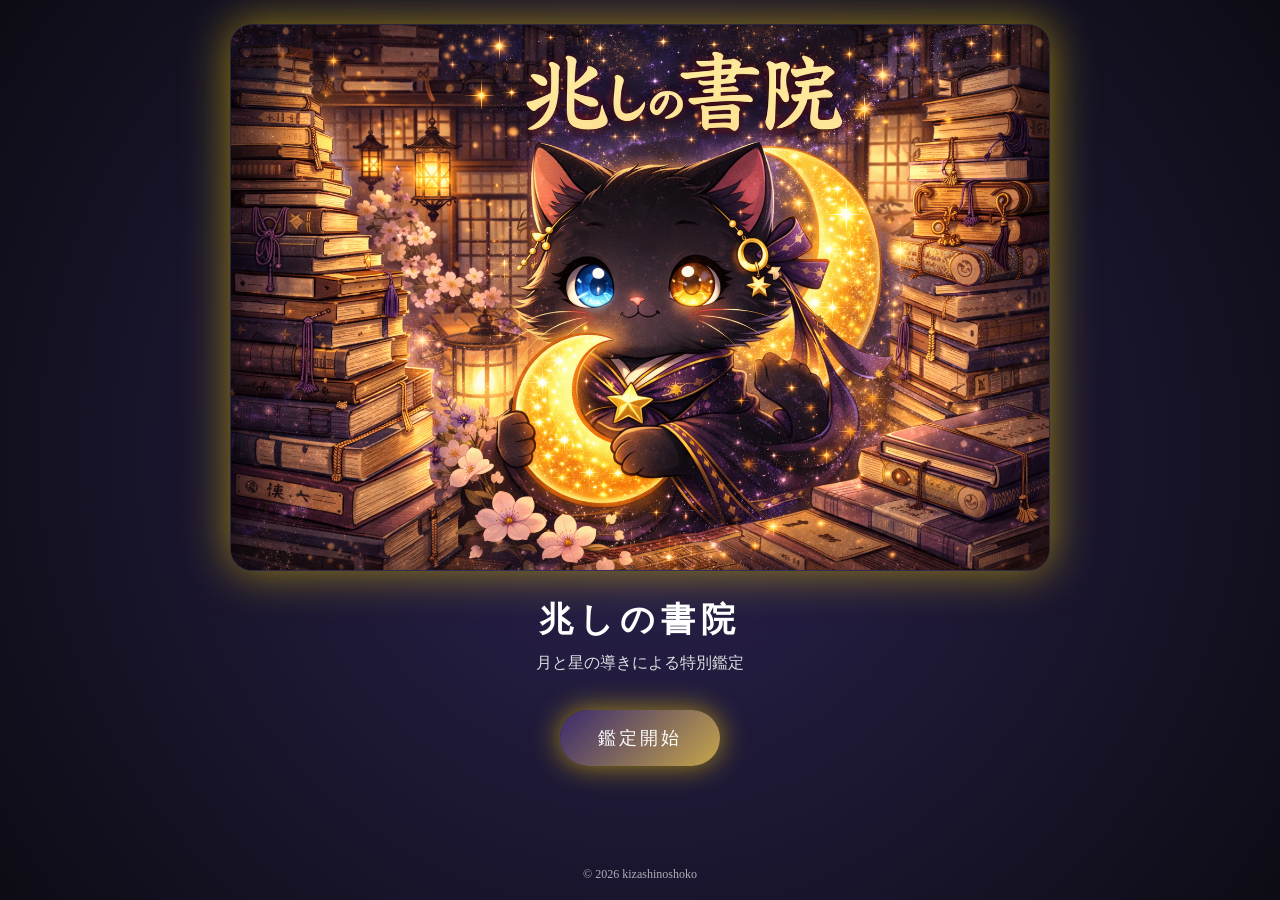
==== index.html @ 06865082 "Add files via upload" ====
<!doctype html>
<html lang="ja">
<head>
<meta charset="utf-8">
<meta name="viewport" content="width=device-width,initial-scale=1">
<title>兆しの書院｜鑑定開始</title>

<style>
:root{
  --bg1:#2b2250;
  --bg2:#0d0c14;
  --gold:#c7a64b;
}
*{box-sizing:border-box;}
html,body{height:100%;}
body{
  margin:0;
  font-family:"Hiragino Mincho ProN","Yu Mincho","Noto Serif JP",serif;
  color:#fff;
  background: radial-gradient(circle at center,var(--bg1),var(--bg2));
  display:flex;
  flex-direction:column;
  align-items:center;
  justify-content:center;
  text-align:center;
}
.container{
  padding:24px 16px 8px;
  max-width:960px;
  width:100%;
}
.hero-img{
  width:min(92%, 820px);
  height:auto;
  border-radius:22px;
  box-shadow:0 0 45px rgba(255,215,0,.55);
  margin-bottom:22px;
  border:1px solid rgba(255,255,255,.08);
}
h1{
  margin:0 0 10px;
  font-size:34px;
  letter-spacing:.18em;
}
.subtitle{
  margin:0 0 36px;
  opacity:.85;
}
.start-button{
  display:inline-block;
  padding:16px 38px;
  background:linear-gradient(135deg,#3a2a6f,var(--gold));
  border-radius:40px;
  color:#fff;
  text-decoration:none;
  font-size:18px;
  letter-spacing:.18em;
  box-shadow:0 0 28px rgba(255,215,0,.6);
  transition:transform .15s ease, box-shadow .15s ease, opacity .15s ease;
}
.start-button:hover{
  transform:translateY(-1px) scale(1.06);
  box-shadow:0 0 40px rgba(255,215,0,.9);
  opacity:.98;
}
footer{
  margin-top:auto;
  padding:20px 12px 18px;
  font-size:12px;
  opacity:.65;
}
</style>
</head>

<body>

<div class="container">

  <!-- ここが画像読み込み：リポジトリ直下の title.png -->
  <img src="title.png" alt="兆しの書院" class="hero-img">

  <h1>兆しの書院</h1>
  <p class="subtitle">月と星の導きによる特別鑑定</p>

  <a href="https://lin.ee/nTbmE2A?openExternalBrowser=1"
     class="start-button"
     target="_blank"
     rel="noopener">
     鑑定開始
  </a>

</div>

<footer>
  © 2026 kizashinoshoko
</footer>

</body>
</html>
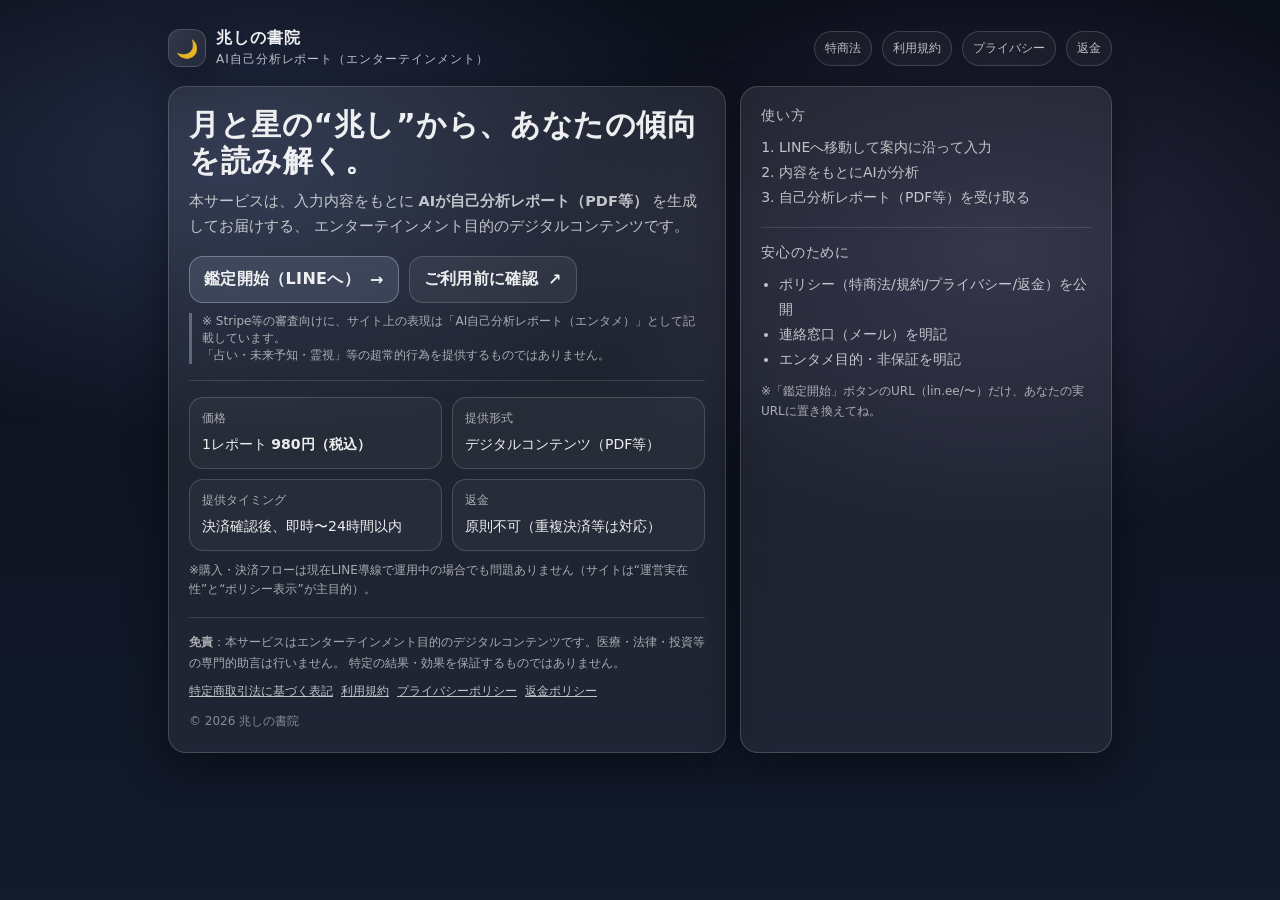
==== commit 71af2c74: "Revamp index.html for AI self-analysis report Updated the HTML structure and styles for the AI self-" ====
--- a/index.html
+++ b/index.html
@@ -1,99 +1,323 @@
 <!doctype html>
 <html lang="ja">
 <head>
-<meta charset="utf-8">
-<meta name="viewport" content="width=device-width,initial-scale=1">
-<title>兆しの書院｜鑑定開始</title>
-
-<style>
-:root{
-  --bg1:#2b2250;
-  --bg2:#0d0c14;
-  --gold:#c7a64b;
-}
-*{box-sizing:border-box;}
-html,body{height:100%;}
-body{
-  margin:0;
-  font-family:"Hiragino Mincho ProN","Yu Mincho","Noto Serif JP",serif;
-  color:#fff;
-  background: radial-gradient(circle at center,var(--bg1),var(--bg2));
-  display:flex;
-  flex-direction:column;
-  align-items:center;
-  justify-content:center;
-  text-align:center;
-}
-.container{
-  padding:24px 16px 8px;
-  max-width:960px;
-  width:100%;
-}
-.hero-img{
-  width:min(92%, 820px);
-  height:auto;
-  border-radius:22px;
-  box-shadow:0 0 45px rgba(255,215,0,.55);
-  margin-bottom:22px;
-  border:1px solid rgba(255,255,255,.08);
-}
-h1{
-  margin:0 0 10px;
-  font-size:34px;
-  letter-spacing:.18em;
-}
-.subtitle{
-  margin:0 0 36px;
-  opacity:.85;
-}
-.start-button{
-  display:inline-block;
-  padding:16px 38px;
-  background:linear-gradient(135deg,#3a2a6f,var(--gold));
-  border-radius:40px;
-  color:#fff;
-  text-decoration:none;
-  font-size:18px;
-  letter-spacing:.18em;
-  box-shadow:0 0 28px rgba(255,215,0,.6);
-  transition:transform .15s ease, box-shadow .15s ease, opacity .15s ease;
-}
-.start-button:hover{
-  transform:translateY(-1px) scale(1.06);
-  box-shadow:0 0 40px rgba(255,215,0,.9);
-  opacity:.98;
-}
-footer{
-  margin-top:auto;
-  padding:20px 12px 18px;
-  font-size:12px;
-  opacity:.65;
-}
-</style>
+  <meta charset="utf-8" />
+  <meta name="viewport" content="width=device-width, initial-scale=1" />
+  <title>兆しの書院｜AI自己分析レポート</title>
+  <meta name="description" content="AIを活用したエンターテインメント目的の自己分析レポート。入力からレポートを生成してお届けします。" />
+  <meta name="robots" content="index,follow" />
+  <style>
+    :root{
+      --bg1:#0b0f1a;
+      --bg2:#121a2b;
+      --card: rgba(255,255,255,.08);
+      --card2: rgba(255,255,255,.06);
+      --line: rgba(255,255,255,.16);
+      --txt: rgba(255,255,255,.92);
+      --muted: rgba(255,255,255,.72);
+      --muted2: rgba(255,255,255,.62);
+      --accent: rgba(200, 220, 255, .95);
+      --shadow: 0 12px 40px rgba(0,0,0,.45);
+      --radius: 18px;
+    }
+    *{box-sizing:border-box}
+    html,body{height:100%}
+    body{
+      margin:0;
+      color:var(--txt);
+      font-family: system-ui,-apple-system,"Segoe UI",Roboto,"Noto Sans JP",sans-serif;
+      background:
+        radial-gradient(900px 480px at 18% 18%, rgba(140,170,255,.18), transparent 58%),
+        radial-gradient(800px 520px at 78% 28%, rgba(200,160,255,.14), transparent 55%),
+        linear-gradient(180deg, var(--bg1), var(--bg2));
+    }
+    a{color:inherit}
+    .wrap{
+      max-width: 980px;
+      margin: 0 auto;
+      padding: 28px 18px 40px;
+    }
+    header{
+      display:flex;
+      justify-content:space-between;
+      align-items:center;
+      gap:12px;
+      margin-bottom:18px;
+    }
+    .brand{
+      display:flex;
+      align-items:center;
+      gap:10px;
+      letter-spacing:.06em;
+    }
+    .badge{
+      width:38px;height:38px;
+      border-radius:12px;
+      border:1px solid var(--line);
+      background: linear-gradient(135deg, rgba(255,255,255,.12), rgba(255,255,255,.04));
+      display:grid;
+      place-items:center;
+      box-shadow: var(--shadow);
+      flex: 0 0 auto;
+    }
+    .badge span{font-size:18px; opacity:.95}
+    .brand .t1{font-weight:760}
+    .brand .t2{font-size:12px; color:var(--muted); margin-top:2px}
+    .toplinks{
+      display:flex;
+      gap:10px;
+      flex-wrap:wrap;
+      justify-content:flex-end;
+    }
+    .pill{
+      font-size:12px;
+      padding:8px 10px;
+      border-radius:999px;
+      border:1px solid var(--line);
+      background: rgba(255,255,255,.04);
+      text-decoration:none;
+      color: var(--muted);
+    }
+    .pill:hover{color:var(--txt); background: rgba(255,255,255,.06)}
+    main{
+      display:grid;
+      grid-template-columns: 1.2fr .8fr;
+      gap: 14px;
+      align-items:stretch;
+      margin-top: 14px;
+    }
+    @media (max-width: 860px){
+      main{grid-template-columns:1fr}
+    }
+    .card{
+      border:1px solid var(--line);
+      border-radius: var(--radius);
+      background: linear-gradient(180deg, var(--card), var(--card2));
+      box-shadow: var(--shadow);
+      padding: 20px;
+      overflow:hidden;
+    }
+    h1{
+      margin:0 0 10px;
+      font-size: 30px;
+      letter-spacing:.02em;
+      line-height:1.2;
+    }
+    .lead{
+      margin:0 0 16px;
+      color: var(--muted);
+      line-height:1.75;
+      font-size: 14.5px;
+    }
+    .ctaRow{
+      display:flex;
+      gap:10px;
+      flex-wrap:wrap;
+      margin-top: 14px;
+    }
+    .btn{
+      border-radius: 14px;
+      border: 1px solid var(--line);
+      padding: 12px 14px;
+      text-decoration:none;
+      display:inline-flex;
+      align-items:center;
+      gap:10px;
+      font-weight:680;
+      letter-spacing:.02em;
+      background: rgba(255,255,255,.06);
+      color: var(--txt);
+    }
+    .btn:hover{background: rgba(255,255,255,.09)}
+    .btn.primary{
+      background: rgba(200,220,255,.12);
+      border-color: rgba(200,220,255,.35);
+    }
+    .btn.primary:hover{background: rgba(200,220,255,.16)}
+    .small{
+      font-size:12px;
+      color: var(--muted2);
+      line-height:1.6;
+      margin-top: 10px;
+    }
+    .grid2{
+      display:grid;
+      grid-template-columns:1fr 1fr;
+      gap:10px;
+      margin-top: 12px;
+    }
+    @media (max-width: 520px){
+      .grid2{grid-template-columns:1fr}
+    }
+    .mini{
+      border:1px solid var(--line);
+      border-radius: 14px;
+      padding: 12px;
+      background: rgba(255,255,255,.04);
+    }
+    .mini .k{font-size:12px; color: var(--muted2); margin-bottom:6px}
+    .mini .v{font-size:14px; color: var(--txt); line-height:1.65}
+    .rightTitle{
+      font-size: 14px;
+      letter-spacing:.06em;
+      color: var(--muted);
+      margin:0 0 10px;
+    }
+    .steps{
+      margin:0;
+      padding-left: 18px;
+      color: var(--muted);
+      line-height:1.8;
+      font-size: 14px;
+    }
+    .hr{
+      height:1px;
+      background: rgba(255,255,255,.12);
+      margin: 16px 0;
+    }
+    footer.legal{
+      margin-top: 18px;
+      padding-top: 14px;
+      border-top: 1px solid rgba(255,255,255,.12);
+      font-size: 12px;
+      color: var(--muted2);
+      line-height: 1.7;
+    }
+    .legal nav{
+      margin-top: 8px;
+      display:flex;
+      gap:8px;
+      flex-wrap:wrap;
+    }
+    .legal nav a{
+      color: var(--muted);
+      text-decoration: underline;
+    }
+    .legal nav a:hover{color:var(--txt)}
+    .copy{margin-top: 10px; opacity:.75}
+    .notice{
+      font-size: 12px;
+      color: var(--muted2);
+      margin-top: 10px;
+      border-left: 3px solid rgba(200,220,255,.35);
+      padding-left: 10px;
+    }
+  </style>
 </head>
 
 <body>
-
-<div class="container">
-
-  <!-- ここが画像読み込み：リポジトリ直下の title.png -->
-  <img src="title.png" alt="兆しの書院" class="hero-img">
-
-  <h1>兆しの書院</h1>
-  <p class="subtitle">月と星の導きによる特別鑑定</p>
-
-  <a href="https://lin.ee/nTbmE2A?openExternalBrowser=1"
-     class="start-button"
-     target="_blank"
-     rel="noopener">
-     鑑定開始
-  </a>
-
-</div>
-
-<footer>
-  © 2026 kizashinoshoko
-</footer>
-
+  <div class="wrap">
+
+    <header>
+      <div class="brand">
+        <div class="badge" aria-hidden="true"><span>🌙</span></div>
+        <div>
+          <div class="t1">兆しの書院</div>
+          <div class="t2">AI自己分析レポート（エンターテインメント）</div>
+        </div>
+      </div>
+
+      <div class="toplinks">
+        <a class="pill" href="./legal/tokusho.html">特商法</a>
+        <a class="pill" href="./legal/terms.html">利用規約</a>
+        <a class="pill" href="./legal/privacy.html">プライバシー</a>
+        <a class="pill" href="./legal/refund.html">返金</a>
+      </div>
+    </header>
+
+    <main>
+      <!-- Left -->
+      <section class="card">
+        <h1>月と星の“兆し”から、あなたの傾向を読み解く。</h1>
+        <p class="lead">
+          本サービスは、入力内容をもとに <b>AIが自己分析レポート（PDF等）</b> を生成してお届けする、
+          エンターテインメント目的のデジタルコンテンツです。
+        </p>
+
+        <div class="ctaRow">
+          <!-- ✅ ここに今のLINEの導線を入れる -->
+          <a class="btn primary" href="https://lin.ee/XXXXXXXXXXXX" target="_blank" rel="noopener noreferrer">
+            鑑定開始（LINEへ）
+            <span aria-hidden="true">→</span>
+          </a>
+
+          <a class="btn" href="./legal/tokusho.html">
+            ご利用前に確認
+            <span aria-hidden="true">↗</span>
+          </a>
+        </div>
+
+        <p class="notice">
+          ※ Stripe等の審査向けに、サイト上の表現は「AI自己分析レポート（エンタメ）」として記載しています。<br>
+          「占い・未来予知・霊視」等の超常的行為を提供するものではありません。
+        </p>
+
+        <div class="hr"></div>
+
+        <div class="grid2">
+          <div class="mini">
+            <div class="k">価格</div>
+            <div class="v">1レポート <b>980円（税込）</b></div>
+          </div>
+          <div class="mini">
+            <div class="k">提供形式</div>
+            <div class="v">デジタルコンテンツ（PDF等）</div>
+          </div>
+          <div class="mini">
+            <div class="k">提供タイミング</div>
+            <div class="v">決済確認後、即時〜24時間以内</div>
+          </div>
+          <div class="mini">
+            <div class="k">返金</div>
+            <div class="v">原則不可（重複決済等は対応）</div>
+          </div>
+        </div>
+
+        <p class="small">
+          ※購入・決済フローは現在LINE導線で運用中の場合でも問題ありません（サイトは“運営実在性”と“ポリシー表示”が主目的）。
+        </p>
+
+        <footer class="legal">
+          <div>
+            <b>免責</b>：本サービスはエンターテインメント目的のデジタルコンテンツです。医療・法律・投資等の専門的助言は行いません。
+            特定の結果・効果を保証するものではありません。
+          </div>
+          <nav>
+            <a href="./legal/tokusho.html">特定商取引法に基づく表記</a>
+            <a href="./legal/terms.html">利用規約</a>
+            <a href="./legal/privacy.html">プライバシーポリシー</a>
+            <a href="./legal/refund.html">返金ポリシー</a>
+          </nav>
+          <div class="copy">© 2026 兆しの書院</div>
+        </footer>
+      </section>
+
+      <!-- Right -->
+      <aside class="card">
+        <p class="rightTitle">使い方</p>
+        <ol class="steps">
+          <li>LINEへ移動して案内に沿って入力</li>
+          <li>内容をもとにAIが分析</li>
+          <li>自己分析レポート（PDF等）を受け取る</li>
+        </ol>
+
+        <div class="hr"></div>
+
+        <p class="rightTitle">安心のために</p>
+        <ul class="steps" style="padding-left:18px;">
+          <li>ポリシー（特商法/規約/プライバシー/返金）を公開</li>
+          <li>連絡窓口（メール）を明記</li>
+          <li>エンタメ目的・非保証を明記</li>
+        </ul>
+
+        <p class="small">
+          ※「鑑定開始」ボタンのURL（lin.ee/〜）だけ、あなたの実URLに置き換えてね。
+        </p>
+      </aside>
+    </main>
+  </div>
+
+  <!-- https://lin.ee/7IzWhwf -->
+  <!-- 例）https://lin.ee/abc123 -->
 </body>
 </html>
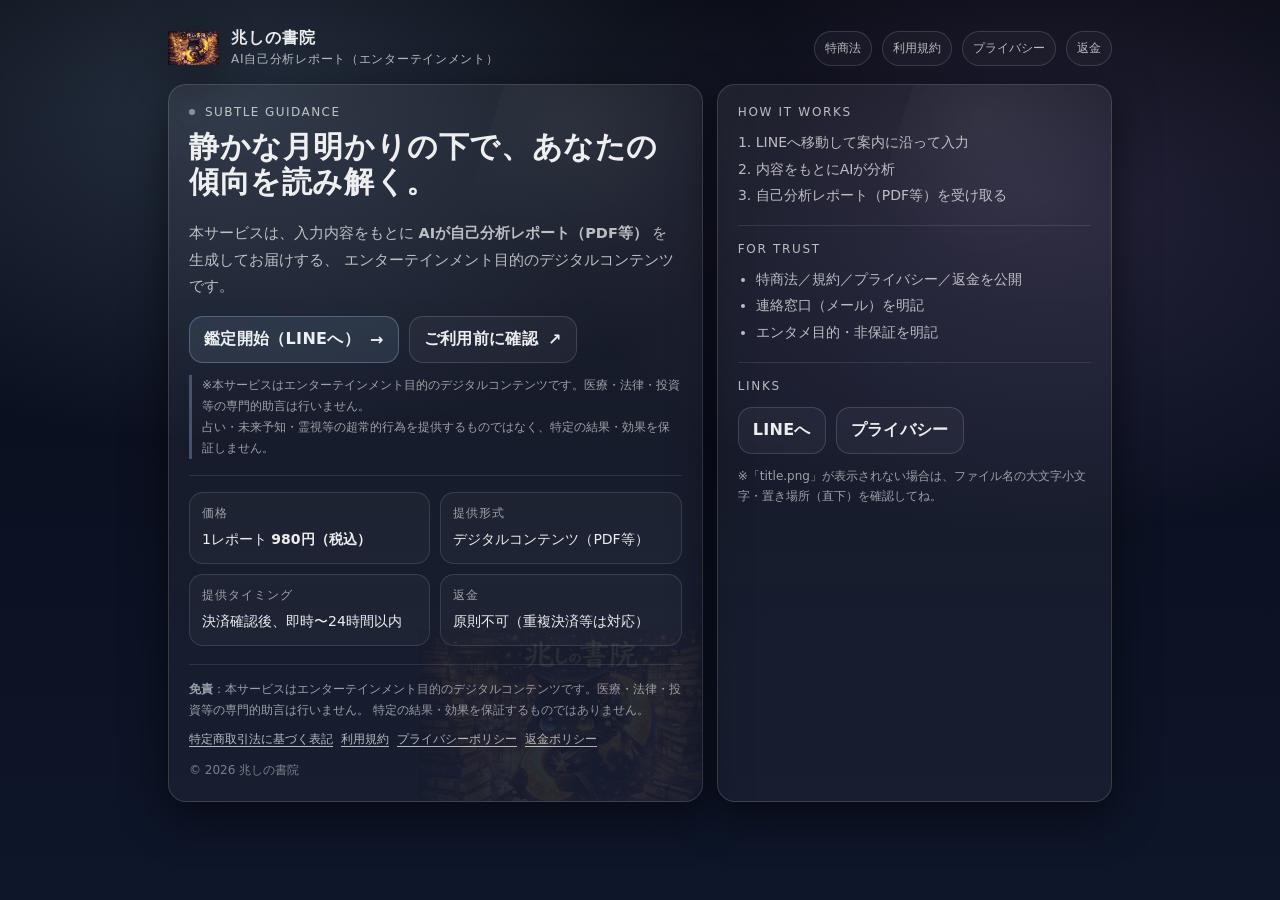
==== commit fdd159e1: "Refactor index.html for layout and styling enhancements Updated the HTML structure and styles for im" ====
--- a/index.html
+++ b/index.html
@@ -4,65 +4,98 @@
   <meta charset="utf-8" />
   <meta name="viewport" content="width=device-width, initial-scale=1" />
   <title>兆しの書院｜AI自己分析レポート</title>
+
   <meta name="description" content="AIを活用したエンターテインメント目的の自己分析レポート。入力からレポートを生成してお届けします。" />
   <meta name="robots" content="index,follow" />
+
+  <!-- title.png をアイコンとしても利用（なくてもOK） -->
+  <link rel="icon" href="./title.png" />
+
   <style>
     :root{
-      --bg1:#0b0f1a;
-      --bg2:#121a2b;
-      --card: rgba(255,255,255,.08);
-      --card2: rgba(255,255,255,.06);
-      --line: rgba(255,255,255,.16);
+      --bg0:#070A12;
+      --bg1:#0B1020;
+      --bg2:#0E162A;
+
+      --card: rgba(255,255,255,.06);
+      --card2: rgba(255,255,255,.04);
+      --line: rgba(255,255,255,.14);
+
       --txt: rgba(255,255,255,.92);
-      --muted: rgba(255,255,255,.72);
-      --muted2: rgba(255,255,255,.62);
-      --accent: rgba(200, 220, 255, .95);
-      --shadow: 0 12px 40px rgba(0,0,0,.45);
+      --muted: rgba(255,255,255,.70);
+      --muted2: rgba(255,255,255,.58);
+
+      --glowA: rgba(170,210,255,.18);
+      --glowB: rgba(200,160,255,.14);
+
       --radius: 18px;
-    }
+      --shadow: 0 14px 44px rgba(0,0,0,.55);
+    }
+
     *{box-sizing:border-box}
     html,body{height:100%}
     body{
       margin:0;
       color:var(--txt);
-      font-family: system-ui,-apple-system,"Segoe UI",Roboto,"Noto Sans JP",sans-serif;
+      font-family: system-ui,-apple-system,"Segoe UI",Roboto,"Noto Sans JP","Hiragino Kaku Gothic ProN","Yu Gothic",sans-serif;
       background:
-        radial-gradient(900px 480px at 18% 18%, rgba(140,170,255,.18), transparent 58%),
-        radial-gradient(800px 520px at 78% 28%, rgba(200,160,255,.14), transparent 55%),
-        linear-gradient(180deg, var(--bg1), var(--bg2));
-    }
+        radial-gradient(900px 540px at 18% 12%, var(--glowA), transparent 62%),
+        radial-gradient(820px 560px at 82% 22%, var(--glowB), transparent 60%),
+        linear-gradient(180deg, var(--bg0), var(--bg1) 45%, var(--bg2));
+    }
+
     a{color:inherit}
     .wrap{
       max-width: 980px;
       margin: 0 auto;
-      padding: 28px 18px 40px;
-    }
+      padding: 28px 18px 44px;
+    }
+
     header{
       display:flex;
+      align-items:center;
       justify-content:space-between;
+      gap:14px;
+      margin-bottom: 16px;
+    }
+
+    .brand{
+      display:flex;
       align-items:center;
       gap:12px;
-      margin-bottom:18px;
-    }
-    .brand{
-      display:flex;
-      align-items:center;
-      gap:10px;
+      min-width: 0;
+    }
+
+    .brandLogo{
+      height: 34px;
+      width: auto;
+      display:block;
+      filter: drop-shadow(0 10px 24px rgba(0,0,0,.45));
+      opacity:.96;
+    }
+
+    .brandText{
+      display:flex;
+      flex-direction:column;
+      gap:2px;
+      min-width: 0;
+    }
+    .brandName{
+      font-weight:760;
       letter-spacing:.06em;
-    }
-    .badge{
-      width:38px;height:38px;
-      border-radius:12px;
-      border:1px solid var(--line);
-      background: linear-gradient(135deg, rgba(255,255,255,.12), rgba(255,255,255,.04));
-      display:grid;
-      place-items:center;
-      box-shadow: var(--shadow);
-      flex: 0 0 auto;
-    }
-    .badge span{font-size:18px; opacity:.95}
-    .brand .t1{font-weight:760}
-    .brand .t2{font-size:12px; color:var(--muted); margin-top:2px}
+      white-space:nowrap;
+      overflow:hidden;
+      text-overflow:ellipsis;
+    }
+    .brandSub{
+      font-size:12px;
+      color:var(--muted);
+      letter-spacing:.06em;
+      white-space:nowrap;
+      overflow:hidden;
+      text-overflow:ellipsis;
+    }
+
     .toplinks{
       display:flex;
       gap:10px;
@@ -74,14 +107,20 @@
       padding:8px 10px;
       border-radius:999px;
       border:1px solid var(--line);
-      background: rgba(255,255,255,.04);
+      background: rgba(255,255,255,.03);
       text-decoration:none;
       color: var(--muted);
-    }
-    .pill:hover{color:var(--txt); background: rgba(255,255,255,.06)}
+      transition: .15s ease;
+    }
+    .pill:hover{
+      color: var(--txt);
+      background: rgba(255,255,255,.05);
+      border-color: rgba(255,255,255,.22);
+    }
+
     main{
       display:grid;
-      grid-template-columns: 1.2fr .8fr;
+      grid-template-columns: 1.15fr .85fr;
       gap: 14px;
       align-items:stretch;
       margin-top: 14px;
@@ -89,6 +128,7 @@
     @media (max-width: 860px){
       main{grid-template-columns:1fr}
     }
+
     .card{
       border:1px solid var(--line);
       border-radius: var(--radius);
@@ -96,25 +136,65 @@
       box-shadow: var(--shadow);
       padding: 20px;
       overflow:hidden;
-    }
+      position:relative;
+    }
+
+    /* さりげない星屑 */
+    .card::before{
+      content:"";
+      position:absolute;
+      inset:-40px -40px auto auto;
+      width: 260px;
+      height: 260px;
+      background: radial-gradient(circle at 30% 35%, rgba(255,255,255,.14), transparent 55%);
+      opacity:.35;
+      transform: rotate(18deg);
+      pointer-events:none;
+    }
+
     h1{
       margin:0 0 10px;
       font-size: 30px;
+      line-height:1.18;
       letter-spacing:.02em;
-      line-height:1.2;
     }
     .lead{
       margin:0 0 16px;
       color: var(--muted);
-      line-height:1.75;
+      line-height:1.85;
       font-size: 14.5px;
     }
+
+    .heroTitle{
+      display:flex;
+      flex-direction:column;
+      gap:10px;
+      margin-bottom: 10px;
+    }
+
+    .heroMark{
+      display:inline-flex;
+      align-items:center;
+      gap:10px;
+      color: var(--muted);
+      font-size: 12px;
+      letter-spacing:.12em;
+      text-transform: uppercase;
+    }
+    .dot{
+      width:6px;height:6px;border-radius:999px;
+      background: rgba(200,220,255,.55);
+      box-shadow: 0 0 18px rgba(200,220,255,.35);
+      display:inline-block;
+    }
+
     .ctaRow{
       display:flex;
       gap:10px;
       flex-wrap:wrap;
       margin-top: 14px;
     }
+
     .btn{
       border-radius: 14px;
       border: 1px solid var(--line);
@@ -123,23 +203,41 @@
       display:inline-flex;
       align-items:center;
       gap:10px;
-      font-weight:680;
+      font-weight:720;
       letter-spacing:.02em;
-      background: rgba(255,255,255,.06);
+      background: rgba(255,255,255,.04);
       color: var(--txt);
-    }
-    .btn:hover{background: rgba(255,255,255,.09)}
+      transition: .15s ease;
+    }
+    .btn:hover{
+      background: rgba(255,255,255,.07);
+      border-color: rgba(255,255,255,.22);
+    }
+
     .btn.primary{
-      background: rgba(200,220,255,.12);
-      border-color: rgba(200,220,255,.35);
-    }
-    .btn.primary:hover{background: rgba(200,220,255,.16)}
-    .small{
-      font-size:12px;
+      background: rgba(170,210,255,.10);
+      border-color: rgba(170,210,255,.30);
+    }
+    .btn.primary:hover{
+      background: rgba(170,210,255,.14);
+      border-color: rgba(170,210,255,.40);
+    }
+
+    .notice{
+      margin-top: 12px;
+      font-size: 12px;
       color: var(--muted2);
-      line-height:1.6;
-      margin-top: 10px;
-    }
+      line-height: 1.75;
+      border-left: 3px solid rgba(170,210,255,.30);
+      padding-left: 10px;
+    }
+
+    .hr{
+      height:1px;
+      background: rgba(255,255,255,.10);
+      margin: 16px 0;
+    }
+
     .grid2{
       display:grid;
       grid-template-columns:1fr 1fr;
@@ -149,39 +247,48 @@
     @media (max-width: 520px){
       .grid2{grid-template-columns:1fr}
     }
+
     .mini{
-      border:1px solid var(--line);
+      border:1px solid rgba(255,255,255,.12);
       border-radius: 14px;
       padding: 12px;
-      background: rgba(255,255,255,.04);
-    }
-    .mini .k{font-size:12px; color: var(--muted2); margin-bottom:6px}
-    .mini .v{font-size:14px; color: var(--txt); line-height:1.65}
-    .rightTitle{
-      font-size: 14px;
-      letter-spacing:.06em;
-      color: var(--muted);
+      background: rgba(255,255,255,.03);
+    }
+    .mini .k{
+      font-size:12px;
+      color: var(--muted2);
+      margin-bottom:6px;
+      letter-spacing:.08em;
+    }
+    .mini .v{
+      font-size:14px;
+      color: var(--txt);
+      line-height:1.65;
+    }
+
+    .sideTitle{
+      font-size: 12px;
+      color: var(--muted);
+      letter-spacing:.14em;
       margin:0 0 10px;
-    }
+      text-transform: uppercase;
+    }
+
     .steps{
       margin:0;
       padding-left: 18px;
       color: var(--muted);
-      line-height:1.8;
+      line-height:1.9;
       font-size: 14px;
     }
-    .hr{
-      height:1px;
-      background: rgba(255,255,255,.12);
-      margin: 16px 0;
-    }
+
     footer.legal{
       margin-top: 18px;
       padding-top: 14px;
-      border-top: 1px solid rgba(255,255,255,.12);
+      border-top: 1px solid rgba(255,255,255,.10);
       font-size: 12px;
       color: var(--muted2);
-      line-height: 1.7;
+      line-height: 1.75;
     }
     .legal nav{
       margin-top: 8px;
@@ -192,15 +299,23 @@
     .legal nav a{
       color: var(--muted);
       text-decoration: underline;
+      text-underline-offset: 3px;
+      transition:.15s ease;
     }
     .legal nav a:hover{color:var(--txt)}
     .copy{margin-top: 10px; opacity:.75}
-    .notice{
-      font-size: 12px;
-      color: var(--muted2);
-      margin-top: 10px;
-      border-left: 3px solid rgba(200,220,255,.35);
-      padding-left: 10px;
+
+    /* title.pngを中央にさりげなく（背景に薄く） */
+    .titleGhost{
+      position:absolute;
+      right:-10px;
+      bottom:-24px;
+      width: 320px;
+      max-width: 55%;
+      opacity: .08;
+      filter: blur(.2px);
+      pointer-events:none;
+      user-select:none;
     }
   </style>
 </head>
@@ -210,10 +325,10 @@
 
     <header>
       <div class="brand">
-        <div class="badge" aria-hidden="true"><span>🌙</span></div>
-        <div>
-          <div class="t1">兆しの書院</div>
-          <div class="t2">AI自己分析レポート（エンターテインメント）</div>
+        <img class="brandLogo" src="./title.png" alt="兆しの書院" />
+        <div class="brandText">
+          <div class="brandName">兆しの書院</div>
+          <div class="brandSub">AI自己分析レポート（エンターテインメント）</div>
         </div>
       </div>
 
@@ -228,15 +343,20 @@
     <main>
       <!-- Left -->
       <section class="card">
-        <h1>月と星の“兆し”から、あなたの傾向を読み解く。</h1>
+        <img class="titleGhost" src="./title.png" alt="" aria-hidden="true" />
+
+        <div class="heroTitle">
+          <div class="heroMark"><span class="dot" aria-hidden="true"></span> subtle guidance</div>
+          <h1>静かな月明かりの下で、あなたの傾向を読み解く。</h1>
+        </div>
+
         <p class="lead">
           本サービスは、入力内容をもとに <b>AIが自己分析レポート（PDF等）</b> を生成してお届けする、
           エンターテインメント目的のデジタルコンテンツです。
         </p>
 
         <div class="ctaRow">
-          <!-- ✅ ここに今のLINEの導線を入れる -->
-          <a class="btn primary" href="https://lin.ee/XXXXXXXXXXXX" target="_blank" rel="noopener noreferrer">
+          <a class="btn primary" href="https://lin.ee/7IzWhwf" target="_blank" rel="noopener noreferrer">
             鑑定開始（LINEへ）
             <span aria-hidden="true">→</span>
           </a>
@@ -247,10 +367,10 @@
           </a>
         </div>
 
-        <p class="notice">
-          ※ Stripe等の審査向けに、サイト上の表現は「AI自己分析レポート（エンタメ）」として記載しています。<br>
-          「占い・未来予知・霊視」等の超常的行為を提供するものではありません。
-        </p>
+        <div class="notice">
+          ※本サービスはエンターテインメント目的のデジタルコンテンツです。医療・法律・投資等の専門的助言は行いません。<br>
+          占い・未来予知・霊視等の超常的行為を提供するものではなく、特定の結果・効果を保証しません。
+        </div>
 
         <div class="hr"></div>
 
@@ -273,10 +393,6 @@
           </div>
         </div>
 
-        <p class="small">
-          ※購入・決済フローは現在LINE導線で運用中の場合でも問題ありません（サイトは“運営実在性”と“ポリシー表示”が主目的）。
-        </p>
-
         <footer class="legal">
           <div>
             <b>免責</b>：本サービスはエンターテインメント目的のデジタルコンテンツです。医療・法律・投資等の専門的助言は行いません。
@@ -294,7 +410,7 @@
 
       <!-- Right -->
       <aside class="card">
-        <p class="rightTitle">使い方</p>
+        <p class="sideTitle">How it works</p>
         <ol class="steps">
           <li>LINEへ移動して案内に沿って入力</li>
           <li>内容をもとにAIが分析</li>
@@ -303,21 +419,27 @@
 
         <div class="hr"></div>
 
-        <p class="rightTitle">安心のために</p>
+        <p class="sideTitle">For trust</p>
         <ul class="steps" style="padding-left:18px;">
-          <li>ポリシー（特商法/規約/プライバシー/返金）を公開</li>
+          <li>特商法／規約／プライバシー／返金を公開</li>
           <li>連絡窓口（メール）を明記</li>
           <li>エンタメ目的・非保証を明記</li>
         </ul>
 
-        <p class="small">
-          ※「鑑定開始」ボタンのURL（lin.ee/〜）だけ、あなたの実URLに置き換えてね。
+        <div class="hr"></div>
+
+        <p class="sideTitle">Links</p>
+        <div class="ctaRow">
+          <a class="btn" href="https://lin.ee/7IzWhwf" target="_blank" rel="noopener noreferrer">LINEへ</a>
+          <a class="btn" href="./legal/privacy.html">プライバシー</a>
+        </div>
+
+        <p style="margin:12px 0 0; font-size:12px; color:var(--muted2); line-height:1.7;">
+          ※「title.png」が表示されない場合は、ファイル名の大文字小文字・置き場所（直下）を確認してね。
         </p>
       </aside>
     </main>
+
   </div>
-
-  <!-- https://lin.ee/7IzWhwf -->
-  <!-- 例）https://lin.ee/abc123 -->
 </body>
 </html>
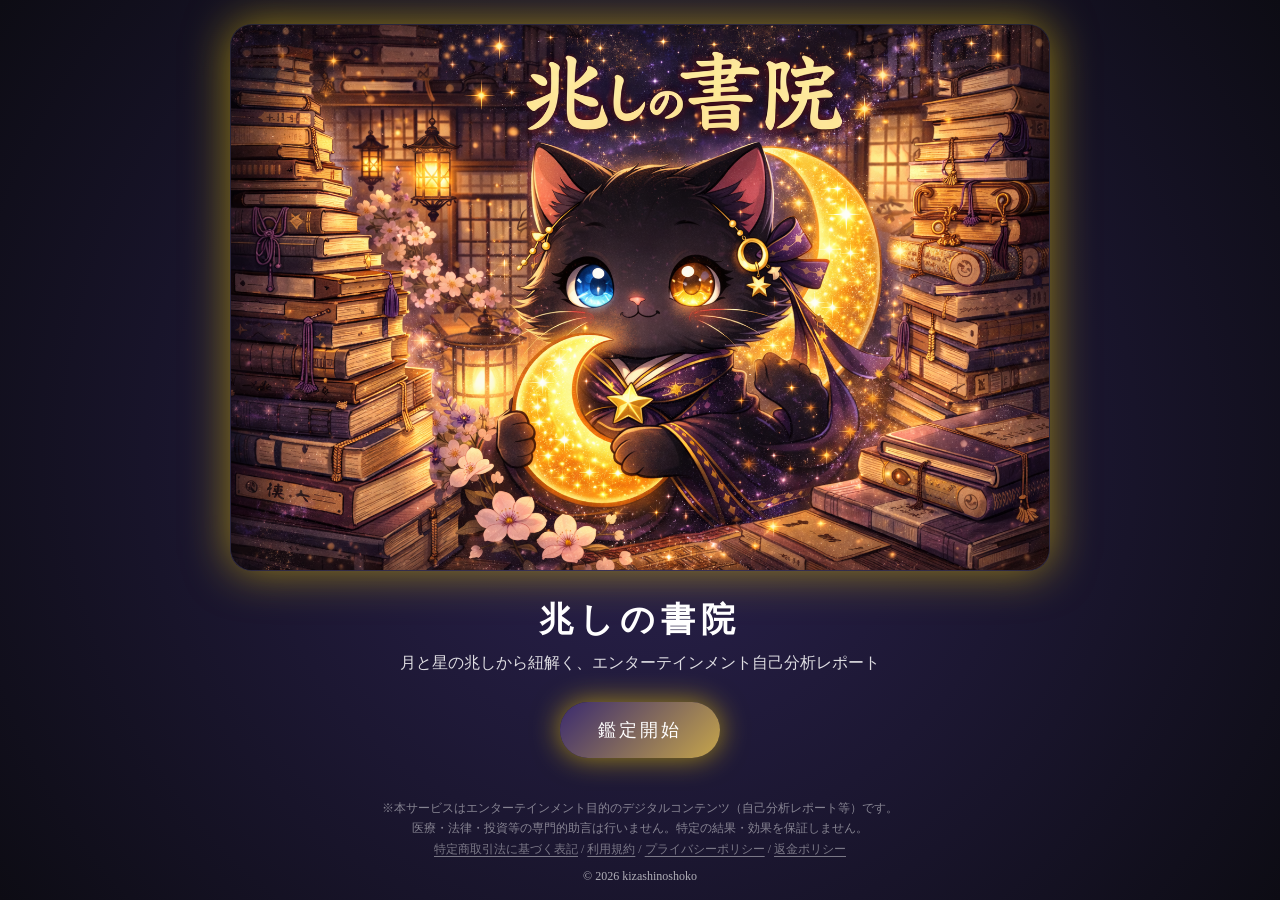
==== commit f7636b0b: "Revise index.html for AI self-analysis report Updated the HTML structure and styles for the AI self-" ====
--- a/index.html
+++ b/index.html
@@ -1,445 +1,126 @@
 <!doctype html>
 <html lang="ja">
 <head>
-  <meta charset="utf-8" />
-  <meta name="viewport" content="width=device-width, initial-scale=1" />
-  <title>兆しの書院｜AI自己分析レポート</title>
+<meta charset="utf-8">
+<meta name="viewport" content="width=device-width,initial-scale=1">
+<title>兆しの書院｜鑑定開始</title>
 
-  <meta name="description" content="AIを活用したエンターテインメント目的の自己分析レポート。入力からレポートを生成してお届けします。" />
-  <meta name="robots" content="index,follow" />
+<style>
+:root{
+  --bg1:#2b2250;
+  --bg2:#0d0c14;
+  --gold:#c7a64b;
+}
+*{box-sizing:border-box;}
+html,body{height:100%;}
+body{
+  margin:0;
+  font-family:"Hiragino Mincho ProN","Yu Mincho","Noto Serif JP",serif;
+  color:#fff;
+  background: radial-gradient(circle at center,var(--bg1),var(--bg2));
+  display:flex;
+  flex-direction:column;
+  align-items:center;
+  justify-content:center;
+  text-align:center;
+}
+.container{
+  padding:24px 16px 8px;
+  max-width:960px;
+  width:100%;
+}
+.hero-img{
+  width:min(92%, 820px);
+  height:auto;
+  border-radius:22px;
+  box-shadow:0 0 45px rgba(255,215,0,.55);
+  margin-bottom:22px;
+  border:1px solid rgba(255,255,255,.08);
+}
+h1{
+  margin:0 0 10px;
+  font-size:34px;
+  letter-spacing:.18em;
+}
+.subtitle{
+  margin:0 0 28px;
+  opacity:.85;
+}
+.start-button{
+  display:inline-block;
+  padding:16px 38px;
+  background:linear-gradient(135deg,#3a2a6f,var(--gold));
+  border-radius:40px;
+  color:#fff;
+  text-decoration:none;
+  font-size:18px;
+  letter-spacing:.18em;
+  box-shadow:0 0 28px rgba(255,215,0,.6);
+  transition:transform .15s ease, box-shadow .15s ease, opacity .15s ease;
+}
+.start-button:hover{
+  transform:translateY(-1px) scale(1.06);
+  box-shadow:0 0 40px rgba(255,215,0,.9);
+  opacity:.98;
+}
 
-  <!-- title.png をアイコンとしても利用（なくてもOK） -->
-  <link rel="icon" href="./title.png" />
+/* 追加：フッター内のリンクだけ、控えめに */
+.legal{
+  margin-top:10px;
+  font-size:12px;
+  opacity:.72;
+  line-height:1.7;
+}
+.legal a{
+  color:inherit;
+  text-decoration:underline;
+  text-underline-offset:3px;
+  opacity:.9;
+}
+.legal a:hover{opacity:1;}
 
-  <style>
-    :root{
-      --bg0:#070A12;
-      --bg1:#0B1020;
-      --bg2:#0E162A;
-
-      --card: rgba(255,255,255,.06);
-      --card2: rgba(255,255,255,.04);
-      --line: rgba(255,255,255,.14);
-
-      --txt: rgba(255,255,255,.92);
-      --muted: rgba(255,255,255,.70);
-      --muted2: rgba(255,255,255,.58);
-
-      --glowA: rgba(170,210,255,.18);
-      --glowB: rgba(200,160,255,.14);
-
-      --radius: 18px;
-      --shadow: 0 14px 44px rgba(0,0,0,.55);
-    }
-
-    *{box-sizing:border-box}
-    html,body{height:100%}
-    body{
-      margin:0;
-      color:var(--txt);
-      font-family: system-ui,-apple-system,"Segoe UI",Roboto,"Noto Sans JP","Hiragino Kaku Gothic ProN","Yu Gothic",sans-serif;
-      background:
-        radial-gradient(900px 540px at 18% 12%, var(--glowA), transparent 62%),
-        radial-gradient(820px 560px at 82% 22%, var(--glowB), transparent 60%),
-        linear-gradient(180deg, var(--bg0), var(--bg1) 45%, var(--bg2));
-    }
-
-    a{color:inherit}
-    .wrap{
-      max-width: 980px;
-      margin: 0 auto;
-      padding: 28px 18px 44px;
-    }
-
-    header{
-      display:flex;
-      align-items:center;
-      justify-content:space-between;
-      gap:14px;
-      margin-bottom: 16px;
-    }
-
-    .brand{
-      display:flex;
-      align-items:center;
-      gap:12px;
-      min-width: 0;
-    }
-
-    .brandLogo{
-      height: 34px;
-      width: auto;
-      display:block;
-      filter: drop-shadow(0 10px 24px rgba(0,0,0,.45));
-      opacity:.96;
-    }
-
-    .brandText{
-      display:flex;
-      flex-direction:column;
-      gap:2px;
-      min-width: 0;
-    }
-    .brandName{
-      font-weight:760;
-      letter-spacing:.06em;
-      white-space:nowrap;
-      overflow:hidden;
-      text-overflow:ellipsis;
-    }
-    .brandSub{
-      font-size:12px;
-      color:var(--muted);
-      letter-spacing:.06em;
-      white-space:nowrap;
-      overflow:hidden;
-      text-overflow:ellipsis;
-    }
-
-    .toplinks{
-      display:flex;
-      gap:10px;
-      flex-wrap:wrap;
-      justify-content:flex-end;
-    }
-    .pill{
-      font-size:12px;
-      padding:8px 10px;
-      border-radius:999px;
-      border:1px solid var(--line);
-      background: rgba(255,255,255,.03);
-      text-decoration:none;
-      color: var(--muted);
-      transition: .15s ease;
-    }
-    .pill:hover{
-      color: var(--txt);
-      background: rgba(255,255,255,.05);
-      border-color: rgba(255,255,255,.22);
-    }
-
-    main{
-      display:grid;
-      grid-template-columns: 1.15fr .85fr;
-      gap: 14px;
-      align-items:stretch;
-      margin-top: 14px;
-    }
-    @media (max-width: 860px){
-      main{grid-template-columns:1fr}
-    }
-
-    .card{
-      border:1px solid var(--line);
-      border-radius: var(--radius);
-      background: linear-gradient(180deg, var(--card), var(--card2));
-      box-shadow: var(--shadow);
-      padding: 20px;
-      overflow:hidden;
-      position:relative;
-    }
-
-    /* さりげない星屑 */
-    .card::before{
-      content:"";
-      position:absolute;
-      inset:-40px -40px auto auto;
-      width: 260px;
-      height: 260px;
-      background: radial-gradient(circle at 30% 35%, rgba(255,255,255,.14), transparent 55%);
-      opacity:.35;
-      transform: rotate(18deg);
-      pointer-events:none;
-    }
-
-    h1{
-      margin:0 0 10px;
-      font-size: 30px;
-      line-height:1.18;
-      letter-spacing:.02em;
-    }
-    .lead{
-      margin:0 0 16px;
-      color: var(--muted);
-      line-height:1.85;
-      font-size: 14.5px;
-    }
-
-    .heroTitle{
-      display:flex;
-      flex-direction:column;
-      gap:10px;
-      margin-bottom: 10px;
-    }
-
-    .heroMark{
-      display:inline-flex;
-      align-items:center;
-      gap:10px;
-      color: var(--muted);
-      font-size: 12px;
-      letter-spacing:.12em;
-      text-transform: uppercase;
-    }
-    .dot{
-      width:6px;height:6px;border-radius:999px;
-      background: rgba(200,220,255,.55);
-      box-shadow: 0 0 18px rgba(200,220,255,.35);
-      display:inline-block;
-    }
-
-    .ctaRow{
-      display:flex;
-      gap:10px;
-      flex-wrap:wrap;
-      margin-top: 14px;
-    }
-
-    .btn{
-      border-radius: 14px;
-      border: 1px solid var(--line);
-      padding: 12px 14px;
-      text-decoration:none;
-      display:inline-flex;
-      align-items:center;
-      gap:10px;
-      font-weight:720;
-      letter-spacing:.02em;
-      background: rgba(255,255,255,.04);
-      color: var(--txt);
-      transition: .15s ease;
-    }
-    .btn:hover{
-      background: rgba(255,255,255,.07);
-      border-color: rgba(255,255,255,.22);
-    }
-
-    .btn.primary{
-      background: rgba(170,210,255,.10);
-      border-color: rgba(170,210,255,.30);
-    }
-    .btn.primary:hover{
-      background: rgba(170,210,255,.14);
-      border-color: rgba(170,210,255,.40);
-    }
-
-    .notice{
-      margin-top: 12px;
-      font-size: 12px;
-      color: var(--muted2);
-      line-height: 1.75;
-      border-left: 3px solid rgba(170,210,255,.30);
-      padding-left: 10px;
-    }
-
-    .hr{
-      height:1px;
-      background: rgba(255,255,255,.10);
-      margin: 16px 0;
-    }
-
-    .grid2{
-      display:grid;
-      grid-template-columns:1fr 1fr;
-      gap:10px;
-      margin-top: 12px;
-    }
-    @media (max-width: 520px){
-      .grid2{grid-template-columns:1fr}
-    }
-
-    .mini{
-      border:1px solid rgba(255,255,255,.12);
-      border-radius: 14px;
-      padding: 12px;
-      background: rgba(255,255,255,.03);
-    }
-    .mini .k{
-      font-size:12px;
-      color: var(--muted2);
-      margin-bottom:6px;
-      letter-spacing:.08em;
-    }
-    .mini .v{
-      font-size:14px;
-      color: var(--txt);
-      line-height:1.65;
-    }
-
-    .sideTitle{
-      font-size: 12px;
-      color: var(--muted);
-      letter-spacing:.14em;
-      margin:0 0 10px;
-      text-transform: uppercase;
-    }
-
-    .steps{
-      margin:0;
-      padding-left: 18px;
-      color: var(--muted);
-      line-height:1.9;
-      font-size: 14px;
-    }
-
-    footer.legal{
-      margin-top: 18px;
-      padding-top: 14px;
-      border-top: 1px solid rgba(255,255,255,.10);
-      font-size: 12px;
-      color: var(--muted2);
-      line-height: 1.75;
-    }
-    .legal nav{
-      margin-top: 8px;
-      display:flex;
-      gap:8px;
-      flex-wrap:wrap;
-    }
-    .legal nav a{
-      color: var(--muted);
-      text-decoration: underline;
-      text-underline-offset: 3px;
-      transition:.15s ease;
-    }
-    .legal nav a:hover{color:var(--txt)}
-    .copy{margin-top: 10px; opacity:.75}
-
-    /* title.pngを中央にさりげなく（背景に薄く） */
-    .titleGhost{
-      position:absolute;
-      right:-10px;
-      bottom:-24px;
-      width: 320px;
-      max-width: 55%;
-      opacity: .08;
-      filter: blur(.2px);
-      pointer-events:none;
-      user-select:none;
-    }
-  </style>
+footer{
+  margin-top:auto;
+  padding:18px 12px 16px;
+  font-size:12px;
+  opacity:.65;
+}
+</style>
 </head>
 
 <body>
-  <div class="wrap">
 
-    <header>
-      <div class="brand">
-        <img class="brandLogo" src="./title.png" alt="兆しの書院" />
-        <div class="brandText">
-          <div class="brandName">兆しの書院</div>
-          <div class="brandSub">AI自己分析レポート（エンターテインメント）</div>
-        </div>
-      </div>
+<div class="container">
 
-      <div class="toplinks">
-        <a class="pill" href="./legal/tokusho.html">特商法</a>
-        <a class="pill" href="./legal/terms.html">利用規約</a>
-        <a class="pill" href="./legal/privacy.html">プライバシー</a>
-        <a class="pill" href="./legal/refund.html">返金</a>
-      </div>
-    </header>
+  <!-- リポジトリ直下の title.png -->
+  <img src="title.png" alt="兆しの書院" class="hero-img">
 
-    <main>
-      <!-- Left -->
-      <section class="card">
-        <img class="titleGhost" src="./title.png" alt="" aria-hidden="true" />
+  <h1>兆しの書院</h1>
 
-        <div class="heroTitle">
-          <div class="heroMark"><span class="dot" aria-hidden="true"></span> subtle guidance</div>
-          <h1>静かな月明かりの下で、あなたの傾向を読み解く。</h1>
-        </div>
+  <!-- 変更：雰囲気は残しつつ “自己分析レポート（エンタメ）” 寄せ -->
+  <p class="subtitle">月と星の兆しから紐解く、エンターテインメント自己分析レポート</p>
 
-        <p class="lead">
-          本サービスは、入力内容をもとに <b>AIが自己分析レポート（PDF等）</b> を生成してお届けする、
-          エンターテインメント目的のデジタルコンテンツです。
-        </p>
+  <!-- 変更：LINEリンクを指定のものに -->
+  <a href="https://lin.ee/7IzWhwf"
+     class="start-button"
+     target="_blank"
+     rel="noopener">
+     鑑定開始
+  </a>
 
-        <div class="ctaRow">
-          <a class="btn primary" href="https://lin.ee/7IzWhwf" target="_blank" rel="noopener noreferrer">
-            鑑定開始（LINEへ）
-            <span aria-hidden="true">→</span>
-          </a>
+</div>
 
-          <a class="btn" href="./legal/tokusho.html">
-            ご利用前に確認
-            <span aria-hidden="true">↗</span>
-          </a>
-        </div>
+<footer>
+  <div class="legal">
+    ※本サービスはエンターテインメント目的のデジタルコンテンツ（自己分析レポート等）です。<br>
+    医療・法律・投資等の専門的助言は行いません。特定の結果・効果を保証しません。<br>
+    <a href="./legal/tokusho.html">特定商取引法に基づく表記</a> /
+    <a href="./legal/terms.html">利用規約</a> /
+    <a href="./legal/privacy.html">プライバシーポリシー</a> /
+    <a href="./legal/refund.html">返金ポリシー</a>
+  </div>
+  <div style="margin-top:10px;">© 2026 kizashinoshoko</div>
+</footer>
 
-        <div class="notice">
-          ※本サービスはエンターテインメント目的のデジタルコンテンツです。医療・法律・投資等の専門的助言は行いません。<br>
-          占い・未来予知・霊視等の超常的行為を提供するものではなく、特定の結果・効果を保証しません。
-        </div>
-
-        <div class="hr"></div>
-
-        <div class="grid2">
-          <div class="mini">
-            <div class="k">価格</div>
-            <div class="v">1レポート <b>980円（税込）</b></div>
-          </div>
-          <div class="mini">
-            <div class="k">提供形式</div>
-            <div class="v">デジタルコンテンツ（PDF等）</div>
-          </div>
-          <div class="mini">
-            <div class="k">提供タイミング</div>
-            <div class="v">決済確認後、即時〜24時間以内</div>
-          </div>
-          <div class="mini">
-            <div class="k">返金</div>
-            <div class="v">原則不可（重複決済等は対応）</div>
-          </div>
-        </div>
-
-        <footer class="legal">
-          <div>
-            <b>免責</b>：本サービスはエンターテインメント目的のデジタルコンテンツです。医療・法律・投資等の専門的助言は行いません。
-            特定の結果・効果を保証するものではありません。
-          </div>
-          <nav>
-            <a href="./legal/tokusho.html">特定商取引法に基づく表記</a>
-            <a href="./legal/terms.html">利用規約</a>
-            <a href="./legal/privacy.html">プライバシーポリシー</a>
-            <a href="./legal/refund.html">返金ポリシー</a>
-          </nav>
-          <div class="copy">© 2026 兆しの書院</div>
-        </footer>
-      </section>
-
-      <!-- Right -->
-      <aside class="card">
-        <p class="sideTitle">How it works</p>
-        <ol class="steps">
-          <li>LINEへ移動して案内に沿って入力</li>
-          <li>内容をもとにAIが分析</li>
-          <li>自己分析レポート（PDF等）を受け取る</li>
-        </ol>
-
-        <div class="hr"></div>
-
-        <p class="sideTitle">For trust</p>
-        <ul class="steps" style="padding-left:18px;">
-          <li>特商法／規約／プライバシー／返金を公開</li>
-          <li>連絡窓口（メール）を明記</li>
-          <li>エンタメ目的・非保証を明記</li>
-        </ul>
-
-        <div class="hr"></div>
-
-        <p class="sideTitle">Links</p>
-        <div class="ctaRow">
-          <a class="btn" href="https://lin.ee/7IzWhwf" target="_blank" rel="noopener noreferrer">LINEへ</a>
-          <a class="btn" href="./legal/privacy.html">プライバシー</a>
-        </div>
-
-        <p style="margin:12px 0 0; font-size:12px; color:var(--muted2); line-height:1.7;">
-          ※「title.png」が表示されない場合は、ファイル名の大文字小文字・置き場所（直下）を確認してね。
-        </p>
-      </aside>
-    </main>
-
-  </div>
 </body>
 </html>
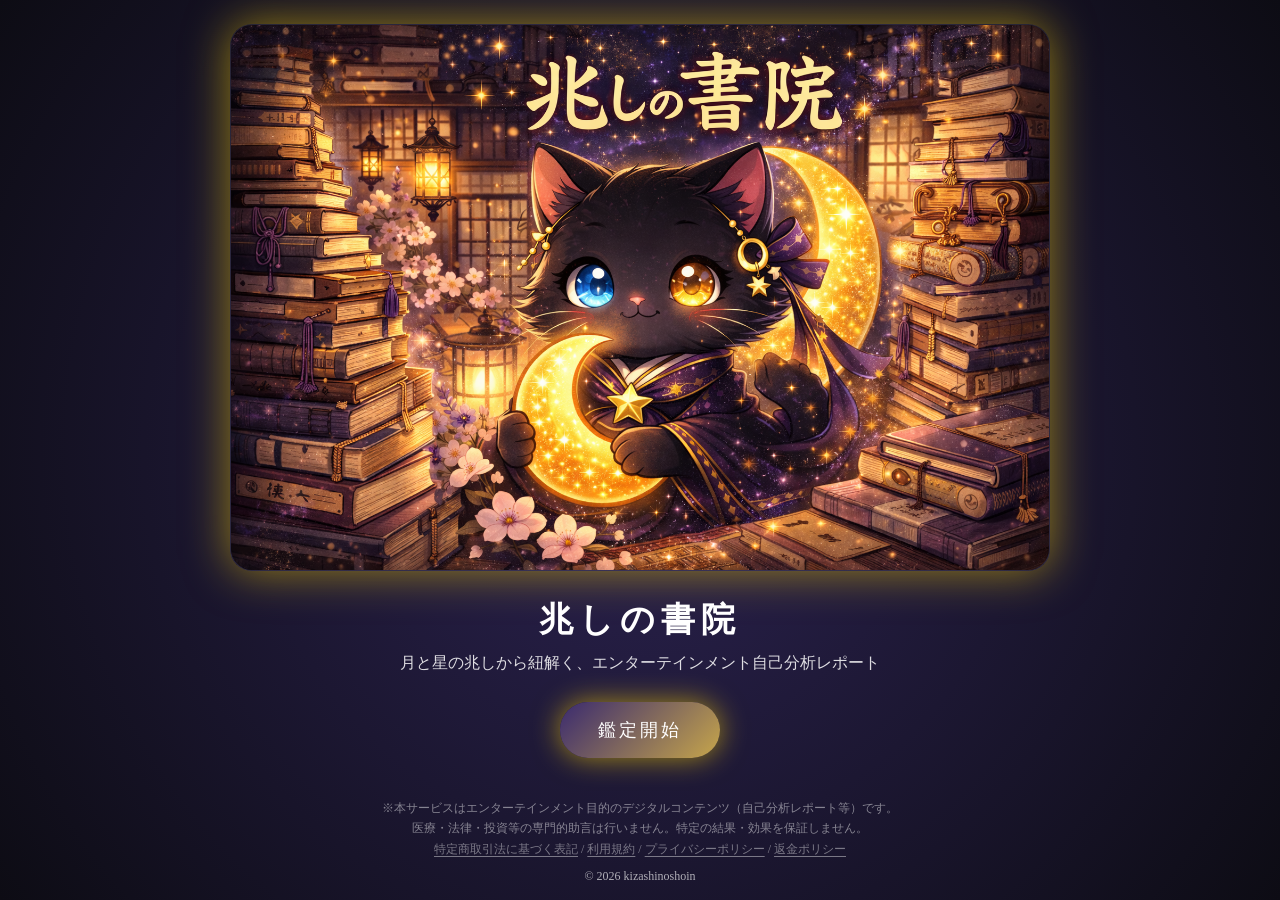
==== commit ba86af25: "Fix HTML formatting and update footer content" ====
--- a/index.html
+++ b/index.html
@@ -119,8 +119,9 @@
     <a href="./legal/privacy.html">プライバシーポリシー</a> /
     <a href="./legal/refund.html">返金ポリシー</a>
   </div>
-  <div style="margin-top:10px;">© 2026 kizashinoshoko</div>
+  <div style="margin-top:10px;">© 2026 kizashinoshoin</div>
 </footer>
 
 </body>
 </html>
+
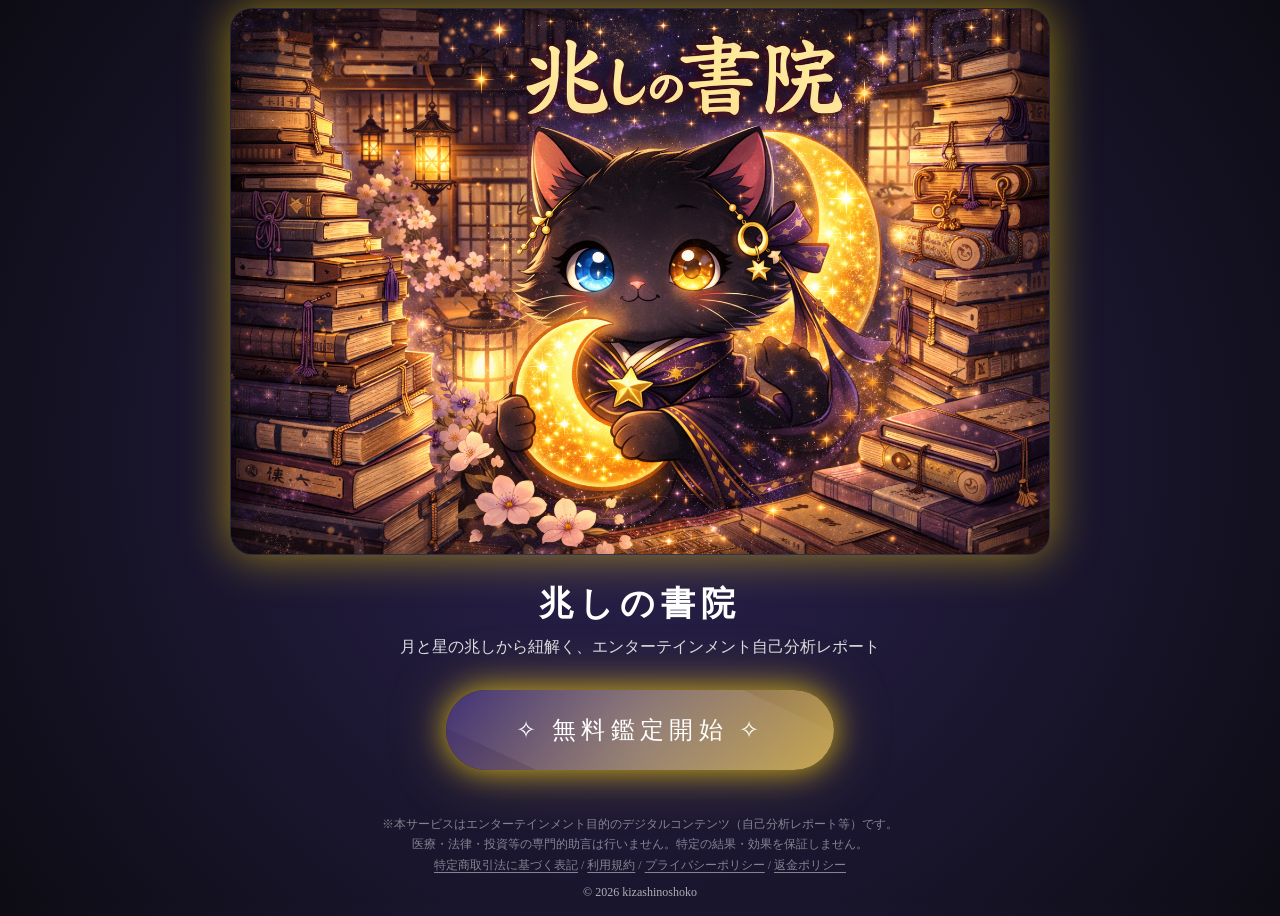
==== commit 3045ad4c: "Update title, button, and footer in index.html Updated the title and subtitle for the service, chang" ====
--- a/index.html
+++ b/index.html
@@ -3,7 +3,7 @@
 <head>
 <meta charset="utf-8">
 <meta name="viewport" content="width=device-width,initial-scale=1">
-<title>兆しの書院｜鑑定開始</title>
+<title>兆しの書院｜無料鑑定開始</title>
 
 <style>
 :root{
@@ -43,30 +43,56 @@
   letter-spacing:.18em;
 }
 .subtitle{
-  margin:0 0 28px;
+  margin:0 0 32px;
   opacity:.85;
 }
-.start-button{
+
+/* 🌙 神秘ボタン */
+.mystic-button{
   display:inline-block;
-  padding:16px 38px;
-  background:linear-gradient(135deg,#3a2a6f,var(--gold));
-  border-radius:40px;
+  padding:24px 70px;
+  font-size:24px;
+  letter-spacing:.22em;
+  text-decoration:none;
   color:#fff;
-  text-decoration:none;
-  font-size:18px;
-  letter-spacing:.18em;
-  box-shadow:0 0 28px rgba(255,215,0,.6);
-  transition:transform .15s ease, box-shadow .15s ease, opacity .15s ease;
-}
-.start-button:hover{
-  transform:translateY(-1px) scale(1.06);
-  box-shadow:0 0 40px rgba(255,215,0,.9);
-  opacity:.98;
+  border-radius:60px;
+  position:relative;
+  overflow:hidden;
+  background:linear-gradient(135deg,#3b2b73,#c7a64b);
+  box-shadow:
+    0 0 30px rgba(255,215,0,.7),
+    0 0 60px rgba(199,166,75,.4);
+  transition:all .25s ease;
 }
 
-/* 追加：フッター内のリンクだけ、控えめに */
+/* 光のオーラ */
+.mystic-button::before{
+  content:"";
+  position:absolute;
+  top:-50%;
+  left:-50%;
+  width:200%;
+  height:200%;
+  background:radial-gradient(circle, rgba(255,255,255,.25) 0%, transparent 60%);
+  transform:rotate(25deg);
+  opacity:.6;
+  transition:opacity .3s;
+}
+
+.mystic-button:hover{
+  transform:scale(1.08);
+  box-shadow:
+    0 0 45px rgba(255,215,0,.95),
+    0 0 90px rgba(199,166,75,.6);
+}
+
+.mystic-button:hover::before{
+  opacity:.9;
+}
+
+/* フッター */
 .legal{
-  margin-top:10px;
+  margin-top:14px;
   font-size:12px;
   opacity:.72;
   line-height:1.7;
@@ -75,10 +101,7 @@
   color:inherit;
   text-decoration:underline;
   text-underline-offset:3px;
-  opacity:.9;
 }
-.legal a:hover{opacity:1;}
-
 footer{
   margin-top:auto;
   padding:18px 12px 16px;
@@ -92,20 +115,20 @@
 
 <div class="container">
 
-  <!-- リポジトリ直下の title.png -->
+  <!-- title.png はリポジトリ直下 -->
   <img src="title.png" alt="兆しの書院" class="hero-img">
 
   <h1>兆しの書院</h1>
 
-  <!-- 変更：雰囲気は残しつつ “自己分析レポート（エンタメ）” 寄せ -->
-  <p class="subtitle">月と星の兆しから紐解く、エンターテインメント自己分析レポート</p>
+  <p class="subtitle">
+    月と星の兆しから紐解く、エンターテインメント自己分析レポート
+  </p>
 
-  <!-- 変更：LINEリンクを指定のものに -->
   <a href="https://lin.ee/7IzWhwf"
-     class="start-button"
+     class="mystic-button"
      target="_blank"
      rel="noopener">
-     鑑定開始
+     ✧ 無料鑑定開始 ✧
   </a>
 
 </div>
@@ -119,9 +142,8 @@
     <a href="./legal/privacy.html">プライバシーポリシー</a> /
     <a href="./legal/refund.html">返金ポリシー</a>
   </div>
-  <div style="margin-top:10px;">© 2026 kizashinoshoin</div>
+  <div style="margin-top:10px;">© 2026 kizashinoshoko</div>
 </footer>
 
 </body>
 </html>
-
